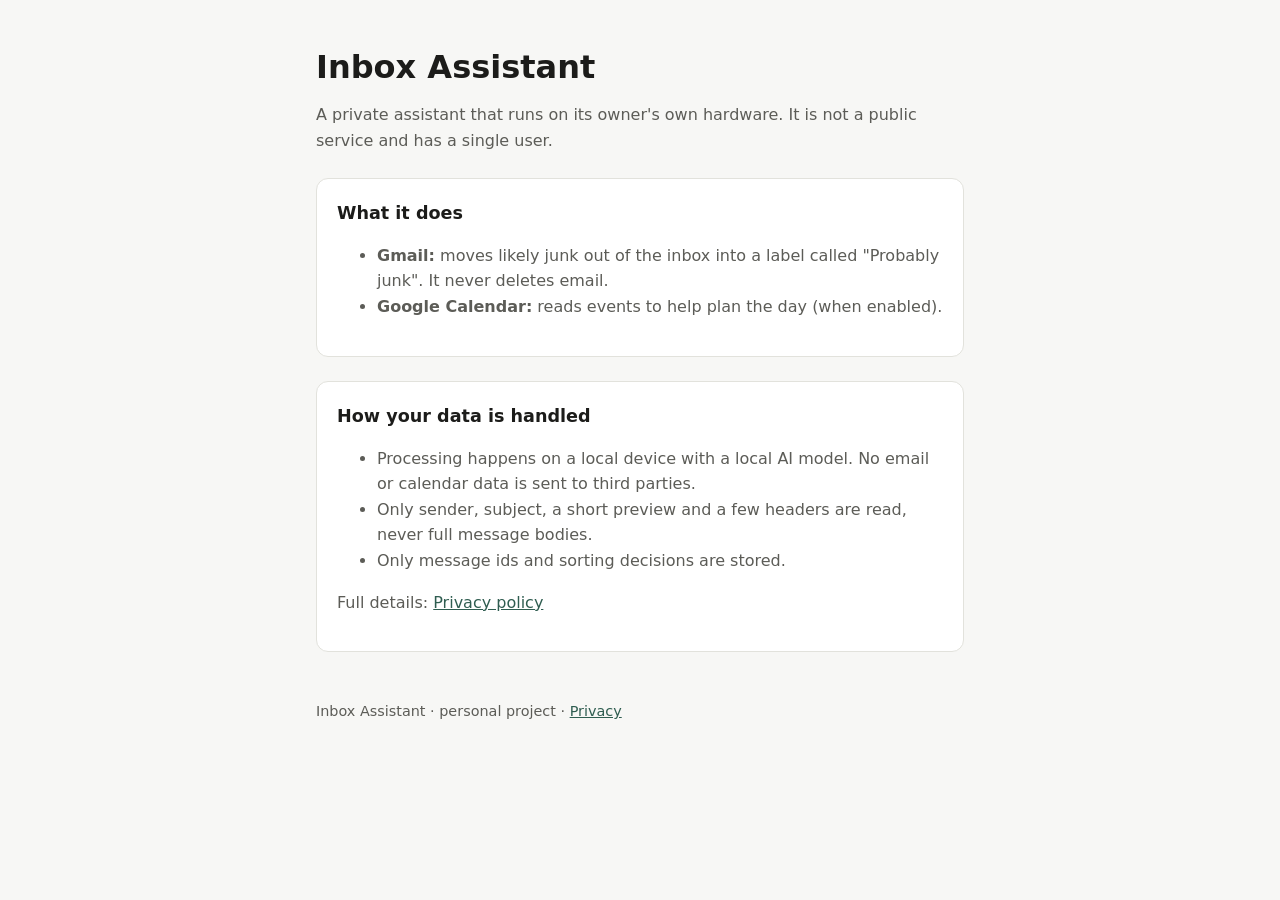
==== index.html @ 24d5fa15 "Landing page and privacy policy for Inbox Assistant Co-Authored-By: Claude Opus 5.5 <noreply@anthrop" ====
<!doctype html>
<html lang="en">
<head>
<meta charset="utf-8"><meta name="viewport" content="width=device-width,initial-scale=1">
<title>Inbox Assistant</title>
<meta name="description" content="A private, self-hosted assistant that sorts Gmail and reads Google Calendar for its owner.">
<link rel="stylesheet" href="style.css">
</head>
<body>
<main>
  <h1>Inbox Assistant</h1>
  <p>A private assistant that runs on its owner's own hardware. It is not a public service and has a single user.</p>

  <div class="card">
    <h2 style="margin-top:0">What it does</h2>
    <ul>
      <li><strong>Gmail:</strong> moves likely junk out of the inbox into a label called "Probably junk". It never deletes email.</li>
      <li><strong>Google Calendar:</strong> reads events to help plan the day (when enabled).</li>
    </ul>
  </div>

  <div class="card">
    <h2 style="margin-top:0">How your data is handled</h2>
    <ul>
      <li>Processing happens on a local device with a local AI model. No email or calendar data is sent to third parties.</li>
      <li>Only sender, subject, a short preview and a few headers are read, never full message bodies.</li>
      <li>Only message ids and sorting decisions are stored.</li>
    </ul>
    <p>Full details: <a href="privacy.html">Privacy policy</a></p>
  </div>

  <footer>Inbox Assistant · personal project · <a href="privacy.html">Privacy</a></footer>
</main>
</body>
</html>
---- style.css ----
:root{--bg:#f7f7f5;--fg:#1c1c1a;--muted:#5c5c57;--card:#fff;--line:#e2e2dc;--accent:#2f5d50}
@media (prefers-color-scheme:dark){:root:not([data-theme="light"]){--bg:#151614;--fg:#ececE8;--muted:#a3a39c;--card:#1e1f1c;--line:#30312d;--accent:#8cc5b2}}
:root[data-theme="dark"]{--bg:#151614;--fg:#ececE8;--muted:#a3a39c;--card:#1e1f1c;--line:#30312d;--accent:#8cc5b2}
*{box-sizing:border-box}
body{margin:0;background:var(--bg);color:var(--fg);font:16px/1.6 system-ui,-apple-system,"Segoe UI",sans-serif}
main{max-width:680px;margin:0 auto;padding:48px 16px}
h1{font-size:2rem;line-height:1.2;margin:0 0 8px}
h2{font-size:1.1rem;margin:32px 0 8px}
p,li{color:var(--muted)}
a{color:var(--accent)}
.card{background:var(--card);border:1px solid var(--line);border-radius:12px;padding:20px;margin-top:24px}
footer{margin-top:48px;font-size:.9rem;color:var(--muted)}
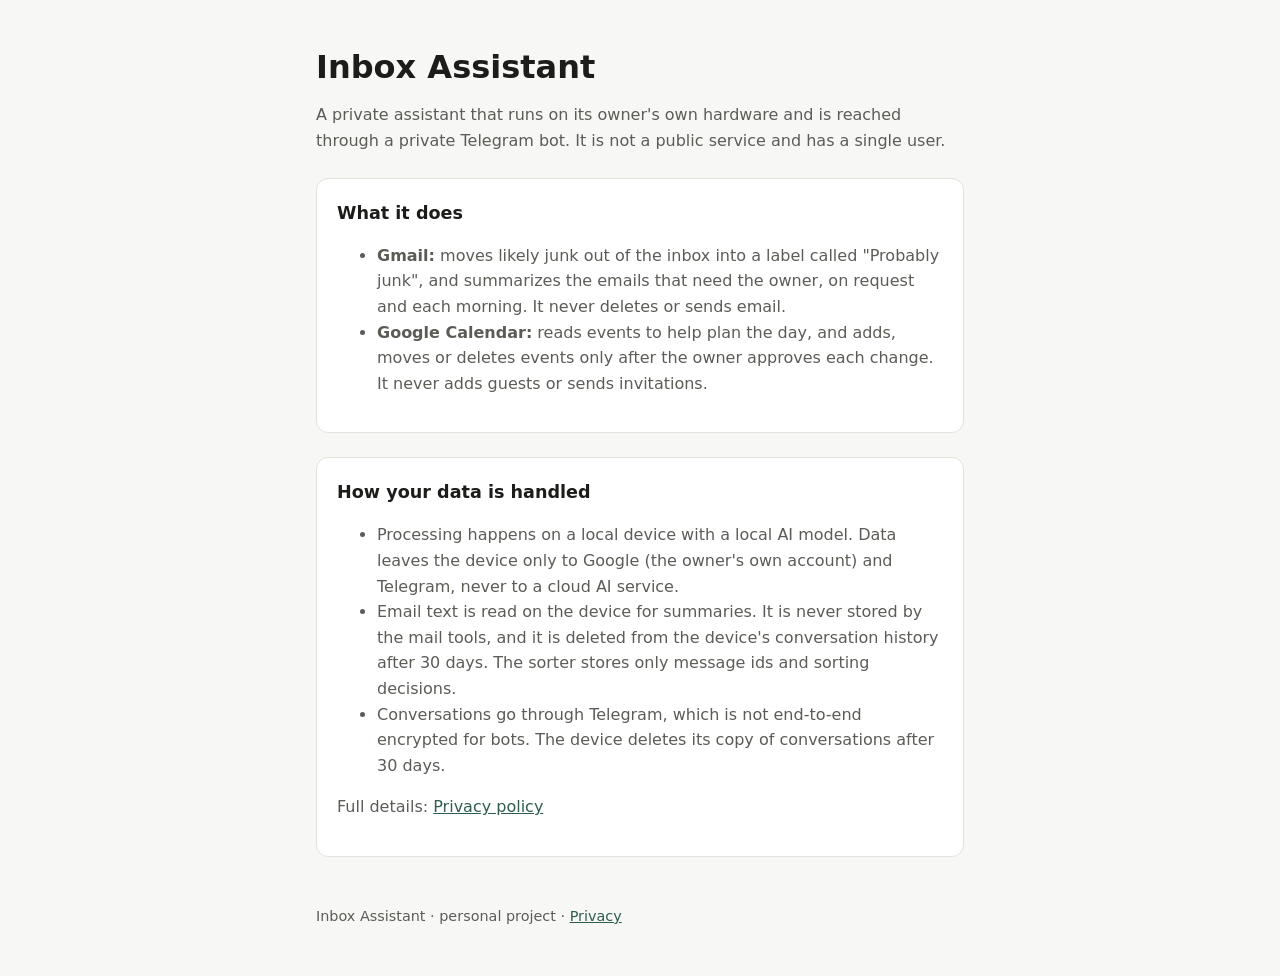
==== commit eddd41d7: "Privacy policy: calendar edits, on-device mail summaries, 30-day transcripts" ====
--- a/index.html
+++ b/index.html
@@ -3,28 +3,28 @@
 <head>
 <meta charset="utf-8"><meta name="viewport" content="width=device-width,initial-scale=1">
 <title>Inbox Assistant</title>
-<meta name="description" content="A private, self-hosted assistant that sorts Gmail and reads Google Calendar for its owner.">
+<meta name="description" content="A private, self-hosted assistant that sorts and summarizes Gmail and, with its owner's approval, edits Google Calendar.">
 <link rel="stylesheet" href="style.css">
 </head>
 <body>
 <main>
   <h1>Inbox Assistant</h1>
-  <p>A private assistant that runs on its owner's own hardware. It is not a public service and has a single user.</p>
+  <p>A private assistant that runs on its owner's own hardware and is reached through a private Telegram bot. It is not a public service and has a single user.</p>
 
   <div class="card">
     <h2 style="margin-top:0">What it does</h2>
     <ul>
-      <li><strong>Gmail:</strong> moves likely junk out of the inbox into a label called "Probably junk". It never deletes email.</li>
-      <li><strong>Google Calendar:</strong> reads events to help plan the day (when enabled).</li>
+      <li><strong>Gmail:</strong> moves likely junk out of the inbox into a label called "Probably junk", and summarizes the emails that need the owner, on request and each morning. It never deletes or sends email.</li>
+      <li><strong>Google Calendar:</strong> reads events to help plan the day, and adds, moves or deletes events only after the owner approves each change. It never adds guests or sends invitations.</li>
     </ul>
   </div>
 
   <div class="card">
     <h2 style="margin-top:0">How your data is handled</h2>
     <ul>
-      <li>Processing happens on a local device with a local AI model. No email or calendar data is sent to third parties.</li>
-      <li>Only sender, subject, a short preview and a few headers are read, never full message bodies.</li>
-      <li>Only message ids and sorting decisions are stored.</li>
+      <li>Processing happens on a local device with a local AI model. Data leaves the device only to Google (the owner's own account) and Telegram, never to a cloud AI service.</li>
+      <li>Email text is read on the device for summaries. It is never stored by the mail tools, and it is deleted from the device's conversation history after 30 days. The sorter stores only message ids and sorting decisions.</li>
+      <li>Conversations go through Telegram, which is not end-to-end encrypted for bots. The device deletes its copy of conversations after 30 days.</li>
     </ul>
     <p>Full details: <a href="privacy.html">Privacy policy</a></p>
   </div>
